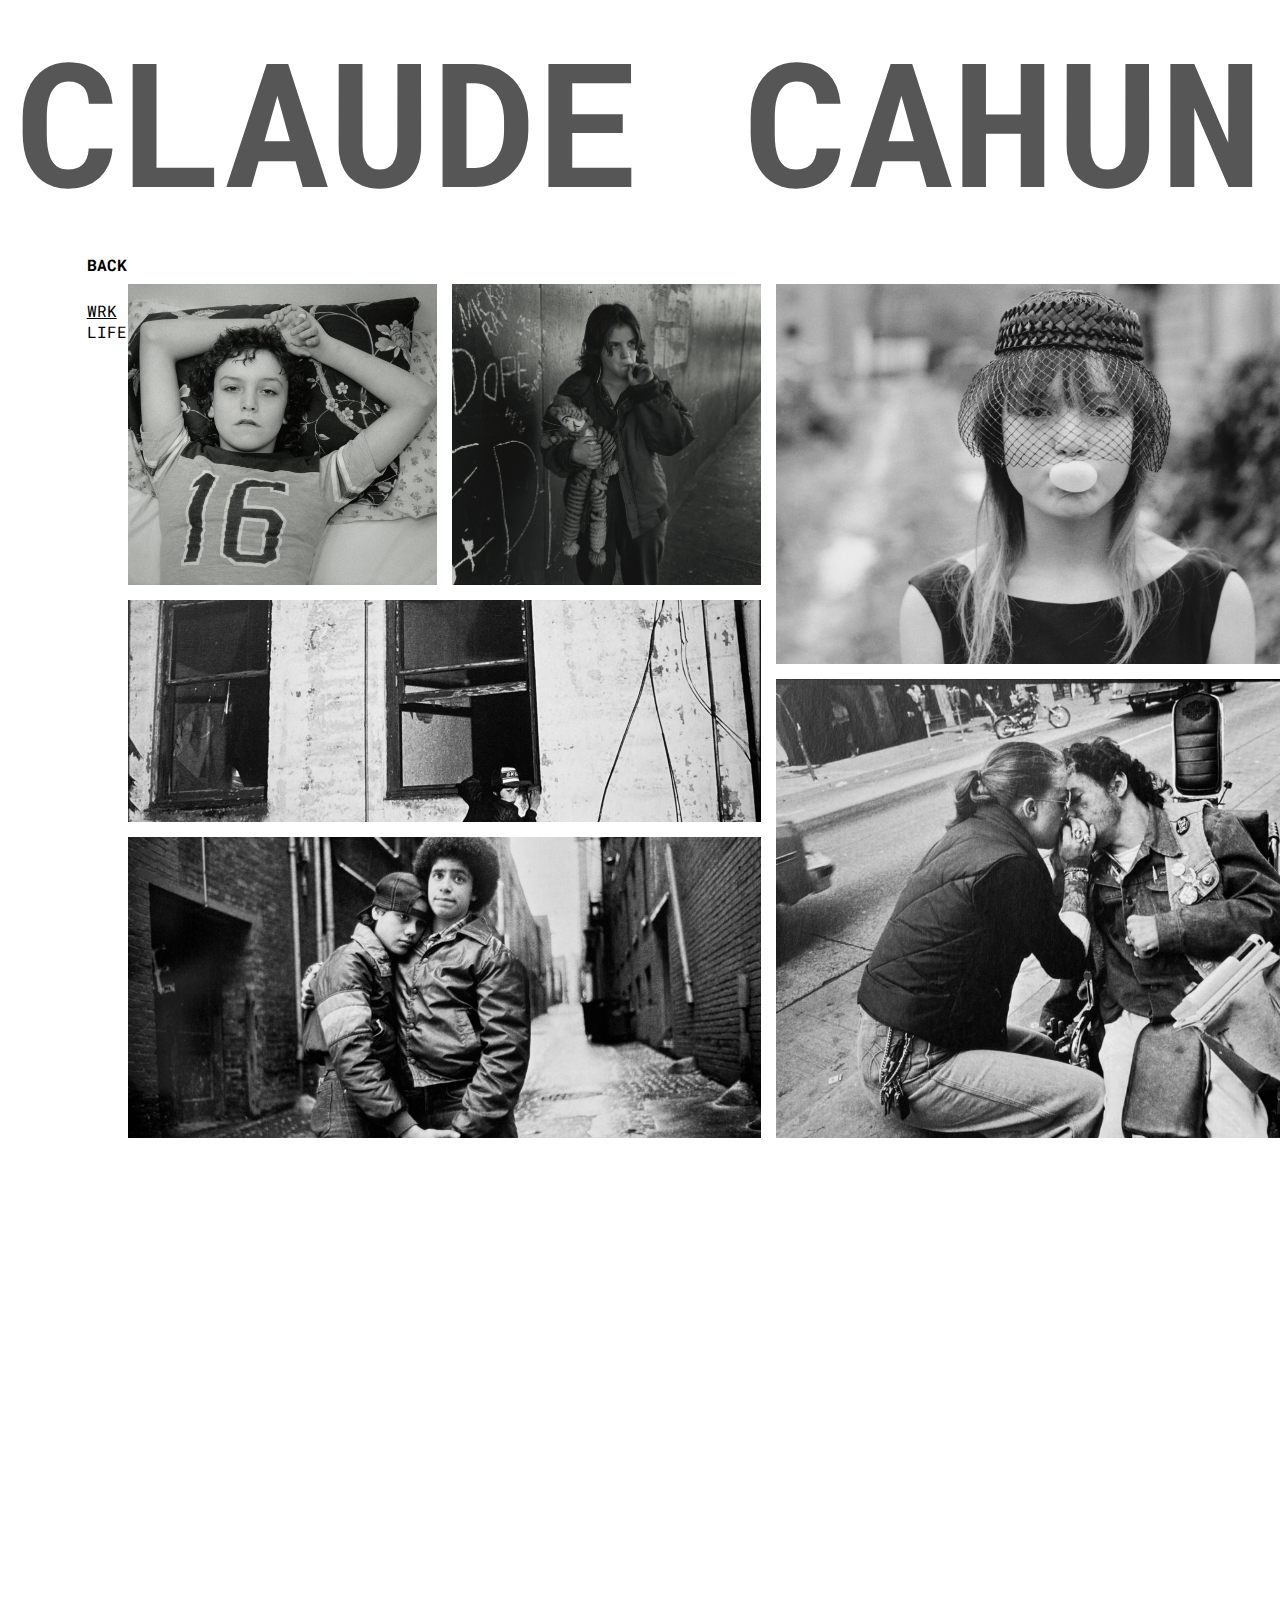
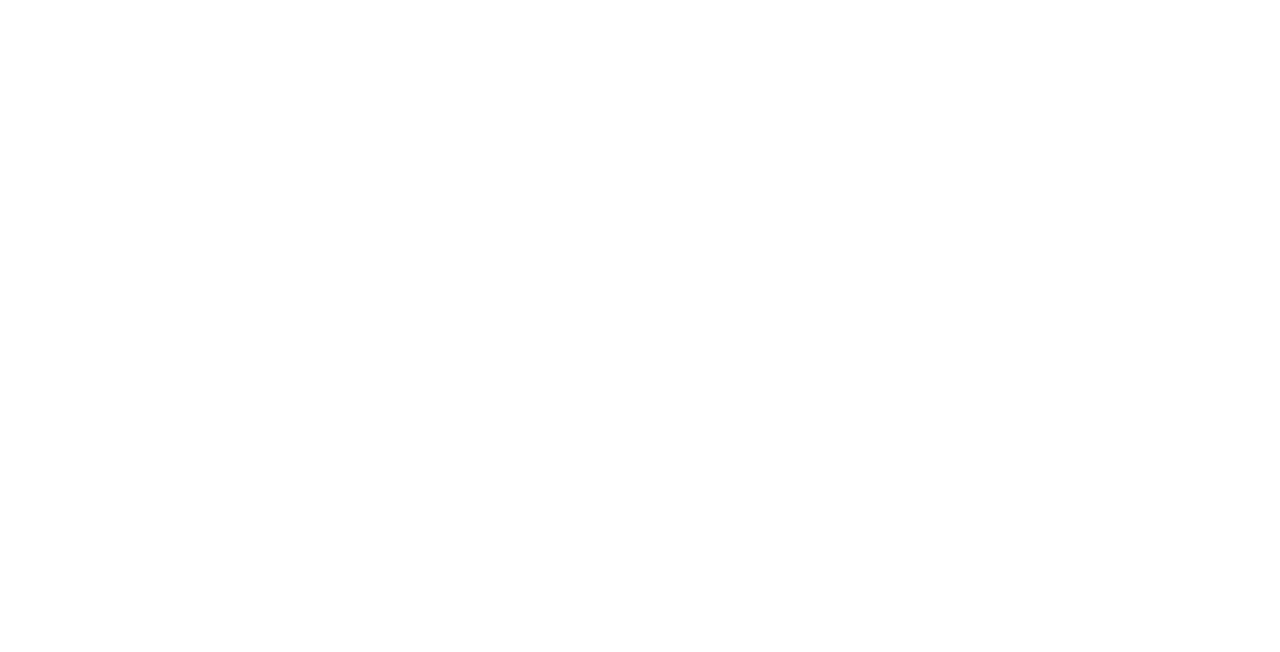
==== claudecahun.html @ c9f189de "add claude cahun page add big hover animation add timeline helena almeida" ====
<html lang="en">

<head>
    <meta charset="UTF-8" />
    <meta name="viewport" content="width=device-width, initial-scale=1.0" />
    <title>helena almeida</title>
    <link rel="preconnect" href="https://fonts.googleapis.com" />
    <link rel="preconnect" href="https://fonts.gstatic.com" crossorigin />
    <link
        href="https://fonts.googleapis.com/css2?family=Roboto+Mono:ital,wght@0,100..700;1,100..700&display=swap"
        rel="stylesheet" />
    <link rel="stylesheet" href="style.css" />
</head>

<body>
    <div id="text">
        <div class="center">
            <h2 id="channel-link" class="wordartistheading fancy"
                style="color: #565656">
                CLAUDE CAHUN
            </h2>
        </div>
    </div>

    <div class="backmenu">
        <nav class="navbar">
            <ul>
                <li>
                    <a href="index.html" style="font-weight: bold"> BACK </a>
                </li>
            </ul>
            <div style="padding-top: 25px">
                <ul>
                    <li>
                        <a style="text-decoration: underline"
                            href="claudecahun.html"> WRK
                        </a>
                    </li>
                    <li>
                        <a href="index.html"> LIFE </a>
                    </li>
                </ul>
            </div>
        </nav>
    </div>

    <div class="container">
        <span class="hidden">
            <div class="container2">
                <div class="gallery">
                    <figure class="gallery__item gallery__item--1">
                        <img src="streetwise/375931.jpg" alt="Gallery image 1"
                            class="gallery__img">
                    </figure>

                    <figure class="gallery__item gallery__item--2">
                        <img src="streetwise/375928.jpg" alt="Gallery image 2"
                            class="gallery__img">
                    </figure>
                    <figure class="gallery__item gallery__item--3">
                        <img src="streetwise/375929.jpg" alt="Gallery image 3"
                            class="gallery__img">
                    </figure>
                    <figure class="gallery__item gallery__item--4">
                        <img src="streetwise/IMG_8193.jpg" alt="Gallery image 4"
                            class="gallery__img">
                    </figure>
                    <figure class="gallery__item gallery__item--5">
                        <img src="streetwise/IMG_8197-1024x679.jpg"
                            alt="Gallery image 5" class="gallery__img">
                    </figure>
                    <figure class="gallery__item gallery__item--6">
                        <img src="streetwise/IMG_8198-1024x673.jpg"
                            alt="Gallery image 6" class="gallery__img">
                    </figure>
                    <figure class="gallery__item gallery__item--6">
                        <img src="streetwise/IMG_8203-1024x682.jpg"
                            alt="Gallery image 6" class="gallery__img">
                    </figure>
                </div>
            </div>
        </span>
        <div class="animation">
        </div>
    </div>



    <script src="main.js"></script>
</body>

</html>
---- style.css ----
* {
  box-sizing: border-box;
  margin: 0;
  padding: 0;
}

body {
  background-color: white;
  font-family: "Roboto Mono", monospace;
  font-size: 16px;
  overflow-x: hidden;
}

a {
  text-decoration: none;
  color: black;
}

ul {
  list-style: none;
}

h1 {
  font-family: "Archivo Black", sans-serif;
  font-size: clamp(5pt, 80vw, 125pt);
  font-weight: bold;
  color: #ffe500;
  margin-top: 50px;
  margin-left: 27pt;
  margin-bottom: 0pt;
  padding: 0px;
}

h2 {
  font-family: "Roboto Mono", monospace;
  font-size: clamp(5pt, 80vw, 140pt);
  font-weight: bold;
  color: #ffe500;
  margin-top: 5px;
  padding: 0px;
}

h3 {
  font-family: "Roboto Mono", monospace;
  font-size: 120px;
  font-weight: bold;
  color: black;
}

p {
  font-family: "Roboto Mono", monospace;
  font-weight: bold;
  color: black;
  font-size: clamp(5pt, 2vw, 20pt);
  text-align: justify;
}

.highlight {
  color: #ffe500;
}

/* Position Classes*/
.center {
  max-width: fit-content;
  margin-left: auto;
  margin-right: auto;
}

.right {
  position: absolute;
  top: 520pt;
  margin-left: 784pt;
}

.fixed {
  position: fixed;
}

.bottom-text {
  display: flex;
  flex-direction: column;
  align-items: flex-end;
  margin-right: 70px;
}

/* Container */
.container-bg {
  max-width: 1100px;
  margin: 0 auto;
  padding: 0 15px;
}

.container-sm {
  max-width: 800px;
  margin: 0 auto;
  padding: 0 15px;
}

.navbar ul li a {
  padding: 10px 20px;
}

.dates {
  color: black;
  font-size: 20px;
  font-weight: lighter;
}

.img-caption {
  font-size: small;
  color: #adadad;
}

/* Artistmenu */
.artistmenu {
  margin-left: 100px;
  margin-top: 200px;
  display: flex;
  flex-direction: column;
  align-items: flex-start;
}

.artistmenu ul {
  list-style: none;
  padding: 0;
  margin: 0;
}

.artistmenu ul li {
  margin-bottom: 20px;
}

.artistmenu ul li a {
  display: block;
  padding: 5px 20px;
  font-size: 20pt;
  cursor: pointer;
  text-decoration: none;
  color: black;
}

.artistmenu .navbar ul li {
  display: flex;
  align-items: last baseline;
}

/* Back menu */
.backmenu {
  margin-top: 10px;
  display: flexbox;
  padding: 10px 20px;
  margin-left: 35pt;
}

/* Button */

.thickbuttonoptic {
  padding-top: 2px;
  padding-bottom: 2px;
  padding-left: 10px;
  padding-right: 10px;
  background-color: #ffe500;
  font-family: "Archivo Black", sans-serif;
  font-weight: bold;
  font-size: clamp(5pt, 5vw, 60pt);
  border: none;
}

.thickbuttonopticblue {
  padding-top: 2px;
  padding-bottom: 2px;
  padding-left: 10px;
  padding-right: 10px;
  background-color: #01348f;
  font-family: "Archivo Black", sans-serif;
  font-weight: bold;
  color: white;
  font-size: clamp(5pt, 5vw, 60pt);
  border: none;
}



.btn {
  background-color: #ffe500;
  font-size: 20pt;
  cursor: pointer;
  width: 500px;
}

.btn:hover {
  background-color: black;
  color: #ffe500;
}

#feminin {
  font-size: 40pt;
  margin-bottom: 12px;
  /* Margin between "feminin [die]" and "INNEN" */
}

#landingpagepicture {
  width: 745pt;
  height: 520pt;
  margin-top: -24pt;
  margin-left: 35pt;
  background-color: black;
}

#landingcontent {
  width: 65vw;
  margin-top: 100px;
  margin-left: 100px;
  margin-right: 50px;
}

#rectangle {
  width: 70%;
  height: fit-content;
  margin-top: 90px;
  margin-left: 270px;
  margin-bottom: 50px;
  border: 8px solid #ffe500;
}

/* Popuo */

.popup {
  display: none;
}

.popup-cover-content {
  font-size: small;
  color: #adadad;
  padding-left: 50px;
  padding-right: 50%;
}

.popup-content {
  background-color: #ffe500;
  margin: auto;
  padding: 20px;
  overflow: auto;
  z-index: 1;
  width: 90vw;
  height: 80vh;
  max-height: 400px;
  margin-right: 70px;
}

.popup-content p {
  font-size: 12pt;
  line-height: 40px;
}

.close {
  color: #aaa;
  float: right;
  font-size: 28px;
  font-weight: bold;
}

.close:hover,
.close:focus {
  color: black;
  text-decoration: none;
  cursor: pointer;
}

#image-hover-text {
  display: flex;
  justify-content: flex-start;
}

#image-track .image {
  width: 40vmin;
  height: 56vmin;
  object-fit: cover;
  object-position: 100% center;
}

#image-track {
  display: flex;
  gap: 4vmin;
  margin-top: 150px;
  position: absolute;
  left: 50%;
  top: 50%;
  transform: translate(0%, -50%);
  user-select: none;
}

.image {
  user-select: none;
}

/* Fancy word animation */

@keyframes float {

  from,
  to {
    transform: translateY(-0%);
  }

  50% {
    transform: translateY(-3%);
  }
}

@keyframes background-pan {
  from {
    background-position: 1000% center;
  }

  to {
    background-position: 0% center;
  }
}

/* Impressum */
.line {
  display: flex;
  justify-content: space-between;
}

.wordartistheading {
  text-transform: uppercase;
  transition: opacity 250ms ease;
  font-family: "Roboto Mono", monospace;
  font-size: clamp(5pt, 60vw, 130pt);
  font-weight: bold;
  margin-top: 5px;
  padding: 0px;
}

.wordlandingpage {
  transition: opacity 250ms ease;
  font-weight: bold;
  font-family: "Roboto Mono", monospace;
  color: black;
  font-size: clamp(5pt, 2vw, 25pt);
}

.word {
  color: black;
  font-size: clamp(5pt, 2vw, 50pt);
  font-family: "Rubik", sans-serif;
  margin: 0rem;
  text-transform: uppercase;
  transition: opacity 250ms ease;
}

#text:has(.fancy:hover) .word:not(.fancy:hover) {
  opacity: 0.2;
}

#text:has(.fancy:hover) .wordartistheading:not(.fancy:hover) {
  opacity: 0.2;
}

#text:has(.fancy:hover) .wordlandingpage:not(.fancy:hover) {
  opacity: 0.2;
}

.fancy span {
  display: inline-block;
}

.fancy>.outer {
  transition: transform 350ms ease;
}

.fancy:hover>.outer {
  transition-duration: 800ms;
}

.fancy:hover>.outer>.inner {
  animation: float 5s ease infinite;
}

.fancy:hover>.outer>.inner>.letter {
  background-size: 1000%;
  -webkit-background-clip: text;
  -webkit-text-fill-color: initial;
  animation: background-pan 150s linear infinite;
}

.fancy:hover>.outer:nth-child(1) {
  transform: translate(-80%, 60%) rotate(8deg);
}

.fancy:hover>.outer:nth-child(2) {
  transform: translate(-40%, 20%) rotate(4deg);
}

.fancy:hover>.outer:nth-child(3) {
  transform: translate(-10%, 60%) rotate(-6deg);
}

.fancy:hover>.outer:nth-child(4) {
  transform: translate(0%, 8%) rotate(-8deg);
}

.fancy:hover>.outer:nth-child(5) {
  transform: translate(0%, -20%) rotate(5deg);
}

.fancy:hover>.outer:nth-child(6) {
  transform: translate(0%, 20%) rotate(-3deg);
}

.fancy:hover>.outer:nth-child(7) {
  transform: translate(0%, -40%) rotate(-5deg);
}

.fancy:hover>.outer:nth-child(8) {
  transform: translate(0%, 15%) rotate(10deg);
}

.fancy:hover>.outer:nth-child(9) {
  transform: translate(0%, -50%) rotate(8deg);
}

.fancy:hover>.outer:nth-child(10) {
  transform: translate(0%, 15%) rotate(-6deg);
}

.fancy:hover>.outer:nth-child(11) {
  transform: translate(0%, -10%) rotate(-3deg);
}

.fancy:hover>.outer:nth-child(12) {
  transform: translate(5%, 30%) rotate(-10deg);
}

.fancy:hover>.outer:nth-child(13) {
  transform: translate(0%, -20%) rotate(5deg);
}

.fancy:hover>.outer:nth-child(14) {
  transform: translate(0%, 40%) rotate(-6deg);
}

.fancy:hover>.outer:nth-child(15) {
  transform: translate(0%, -30%) rotate(-10deg);
}

.fancy:hover>.outer:nth-child(16) {
  transform: translate(5%, 60%) rotate(8deg);
}

.fancy:hover>.outer:nth-child(17) {
  transform: translate(0%, -20%) rotate(-6deg);
}

.fancy:hover>.outer:nth-child(18) {
  transform: translate(0%, 40%) rotate(-10deg);
}

.fancy:hover>.outer:nth-child(19) {
  transform: translate(0%, 20%) rotate(6deg);
}

.fancy:hover>.outer:nth-child(20) {
  transform: translate(20%, -50%) rotate(8deg);
}

.container2 {
  width: 100%;
  margin: 2rem auto;
}

.gallery {
  display: grid;
  grid-template-columns: repeat(8, 1fr);
  grid-template-rows: repeat(12, 5vw);
  grid-gap: 15px;
}

.gallery__img {
  width: 100%;
  height: 100%;
  object-fit: cover;
}

.gallery__item--1 {
  grid-column-start: 1;
  grid-column-end: 3;
  grid-row-start: 1;
  grid-row-end: 5;

}

.gallery__item--2 {
  grid-column-start: 3;
  grid-column-end: 5;
  grid-row-start: 1;
  grid-row-end: 5;

}

.gallery__item--3 {
  grid-column-start: 5;
  grid-column-end: 9;
  grid-row-start: 1;
  grid-row-end: 6;

}

.gallery__item--4 {
  grid-column-start: 1;
  grid-column-end: 5;
  grid-row-start: 5;
  grid-row-end: 8;

}

.gallery__item--5 {
  grid-column-start: 1;
  grid-column-end: 5;
  grid-row-start: 8;
  grid-row-end: 12;

}

.gallery__item--6 {
  grid-column-start: 5;
  grid-column-end: 9;
  grid-row-start: 6;
  grid-row-end: 12;
}


.center figure {
  margin: 40px;
  /* This creates a 20px gap between figures (10px on each side) */
}


/* wavy background */

.yellow {
  background-color: #ffe500;
}

.spacer {
  aspect-ratio: 900/600;
  width: 100%;
  background-repeat: no-repeat;
  background-position: center;
  background-size: cover;
}

.yellowWave {
  background-image: url(yellowWave.svg);
}




.lifeCover {
  display: flex;
  width: 60%;
  justify-content: space-between;
  align-items: end;
  margin-left: auto;
  padding-right: 5vw;
}

.lifeCover2 {
  display: flex;
  width: 90%;
  justify-content: flex-start;
  align-items: start;
  margin-left: 10%;
  padding-right: 5vw;
}

.lifeCover2col {
  display: flex;
  width: fit-content;
  flex-direction: column;
  align-items: flex-start;
}

@media (max-width: 1000px) {
  .lifeCover2 {
    flex-direction: column;
    align-items: flex-start;
  }
}





/* timeline */

.bigdate {
  font-size: clamp(5pt, 6vw, 70pt);
  color: ghostwhite;
  font-family: serif;
  letter-spacing: 3px;
  font-weight: bold;
}

.timeline {
  width: 70%;
  margin-left: 15%;
  position: relative;
  padding: 20px;
}


.timeline:before {
  content: "";
  position: absolute;
  top: 0;
  left: 10px;
  width: 3px;
  height: 100%;
  background: ghostwhite;
}

#almeidatimeline:before {
  content: "";
  position: absolute;
  width: 3px;
  height: 100%;
  background: rgb(160, 160, 160);
}

#almeidatimeline .column .title .bigdate:before {
  content: "";
  position: absolute;
  left: -115px;
  top: 80px;
  width: 10px;
  height: 10px;
  background: rgb(160, 160, 160);
  border: 3px solid rgb(160, 160, 160);
}



.timeline .column {
  margin: 40px 40px 40px 120px;
}

.timeline .column .title {
  position: relative;
}


.timeline .column .title .bigdate:before {
  content: "";
  position: absolute;
  left: -62px;
  top: 80px;
  width: 10px;
  height: 10px;
  background: ghostwhite;
  border: 3px solid ghostwhite;
}

.secHeading {
  margin-top: -50px;
  font-size: clamp(5pt, 3vw, 30pt);
  color: black;
  text-transform: uppercase;
}

.timeline .column .description p {
  font-size: clamp(5pt, 3vw, 10pt);
  line-height: 25px;
  margin-left: 20px;
  margin-top: 10px;
}

.timeline .column .description {
  border-left: 2px solid #000;
}



/* drag effect */
.dragmouse:hover {
  cursor: none;
}

.dragmouse:hover::before {
  content: "drag left";
  display: block;
  width: 120px;
  height: 120px;
  background-color: #000;
  color: #fff;
  border-radius: 50%;
  font-size: 14px;
  line-height: 120px;
  text-align: center;
  position: fixed;
  top: calc(50% - 60px + 28.5vmin);
  left: calc(25% - 60px);
  z-index: -1;
}


/* fancy button index */



.mas {

  color: #000;

  font-size: 11px;
  margin-top: 17px;
  overflow: hidden;
  font-weight: bold;

}

@-webkit-keyframes ani {
  from {
    -webkit-mask-position: 0 0;
    mask-position: 0 0;
  }

  to {
    -webkit-mask-position: 100% 0;
    mask-position: 100% 0;
  }
}

@keyframes ani {
  from {
    -webkit-mask-position: 0 0;
    mask-position: 0 0;
  }

  to {
    -webkit-mask-position: 100% 0;
    mask-position: 100% 0;
  }
}

@-webkit-keyframes ani2 {
  from {
    -webkit-mask-position: 100% 0;
    mask-position: 100% 0;
  }

  to {
    -webkit-mask-position: 0 0;
    mask-position: 0 0;
  }
}

@keyframes ani2 {
  from {
    -webkit-mask-position: 100% 0;
    mask-position: 100% 0;
  }

  to {
    -webkit-mask-position: 0 0;
    mask-position: 0 0;
  }
}


.button-container-3 {
  position: relative;
  width: 100px;
  height: 50px;
  margin-left: auto;
  margin-right: auto;
  margin-top: 8vh;
  overflow: hidden;
  border: 1px solid #000;
  font-family: 'Lato', sans-serif;
  font-weight: 300;
  transition: 0.5s;
  letter-spacing: 1px;
  border-radius: 8px;

  button {
    width: 101%;
    height: 100%;
    font-family: 'Lato', sans-serif;
    font-weight: 300;
    font-size: 11px;
    letter-spacing: 1px;
    font-weight: bold;


    @include button(#000, "https://raw.githubusercontent.com/pizza3/asset/master/natureSmaller.png",
      7100%,
      100%,
      none,
      #fff);
    cursor: pointer;
    -webkit-animation: ani2 0.7s steps(70) forwards;
    animation: ani2 0.7s steps(70) forwards;

    &:hover {
      -webkit-animation: ani 0.7s steps(70) forwards;
      animation: ani 0.7s steps(70) forwards;
    }
  }
}

.button-container-3 .button {
  width: 101%;
  height: 100%;
  font-weight: 300;
  font-size: 11px;
  letter-spacing: 1px;
  font-weight: bold;
}


.button-container-3 .button:hover {
  -webkit-animation: ani 0.7s steps(70) forwards;
  animation: ani 0.7s steps(70) forwards;
}




/* hiden animation claude cahun */
@-webkit-keyframes ani {
  from {
    -webkit-mask-position: 0 0;
    mask-position: 0 0;
  }

  to {
    -webkit-mask-position: 100% 0;
    mask-position: 100% 0;
  }
}

@keyframes ani {
  from {
    -webkit-mask-position: 0 0;
    mask-position: 0 0;
  }

  to {
    -webkit-mask-position: 100% 0;
    mask-position: 100% 0;
  }
}

@-webkit-keyframes ani2 {
  from {
    -webkit-mask-position: 100% 0;
    mask-position: 100% 0;
  }

  to {
    -webkit-mask-position: 0 0;
    mask-position: 0 0;
  }
}

@keyframes ani2 {
  from {
    -webkit-mask-position: 100% 0;
    mask-position: 100% 0;
  }

  to {
    -webkit-mask-position: 0 0;
    mask-position: 0 0;
  }
}

.container {
  width: 90%;
  margin-left: 10%;
  margin-top: -100px;
  height: 2000px;
}

.animation {
  width: 100%;
  height: 100%;
  font-size: 11px;
  text-align: center;
  background: #565656;
  border: none;
  -webkit-mask: url("https://raw.githubusercontent.com/pizza3/asset/master/natureSmaller.png");
  mask: url("https://raw.githubusercontent.com/pizza3/asset/master/natureSmaller.png");
  -webkit-mask-size: 7100% 100%;
  mask-size: 7100% 100%;
  -webkit-animation: ani2 0.7s steps(70) forwards;
  animation: ani2 0.7s steps(70) forwards;
}

.animation:hover {
  -webkit-animation: ani 0.7s steps(70) forwards;
  animation: ani 0.7s steps(70) forwards;
}

.hidden {
  position: absolute;
  width: 100%;
}
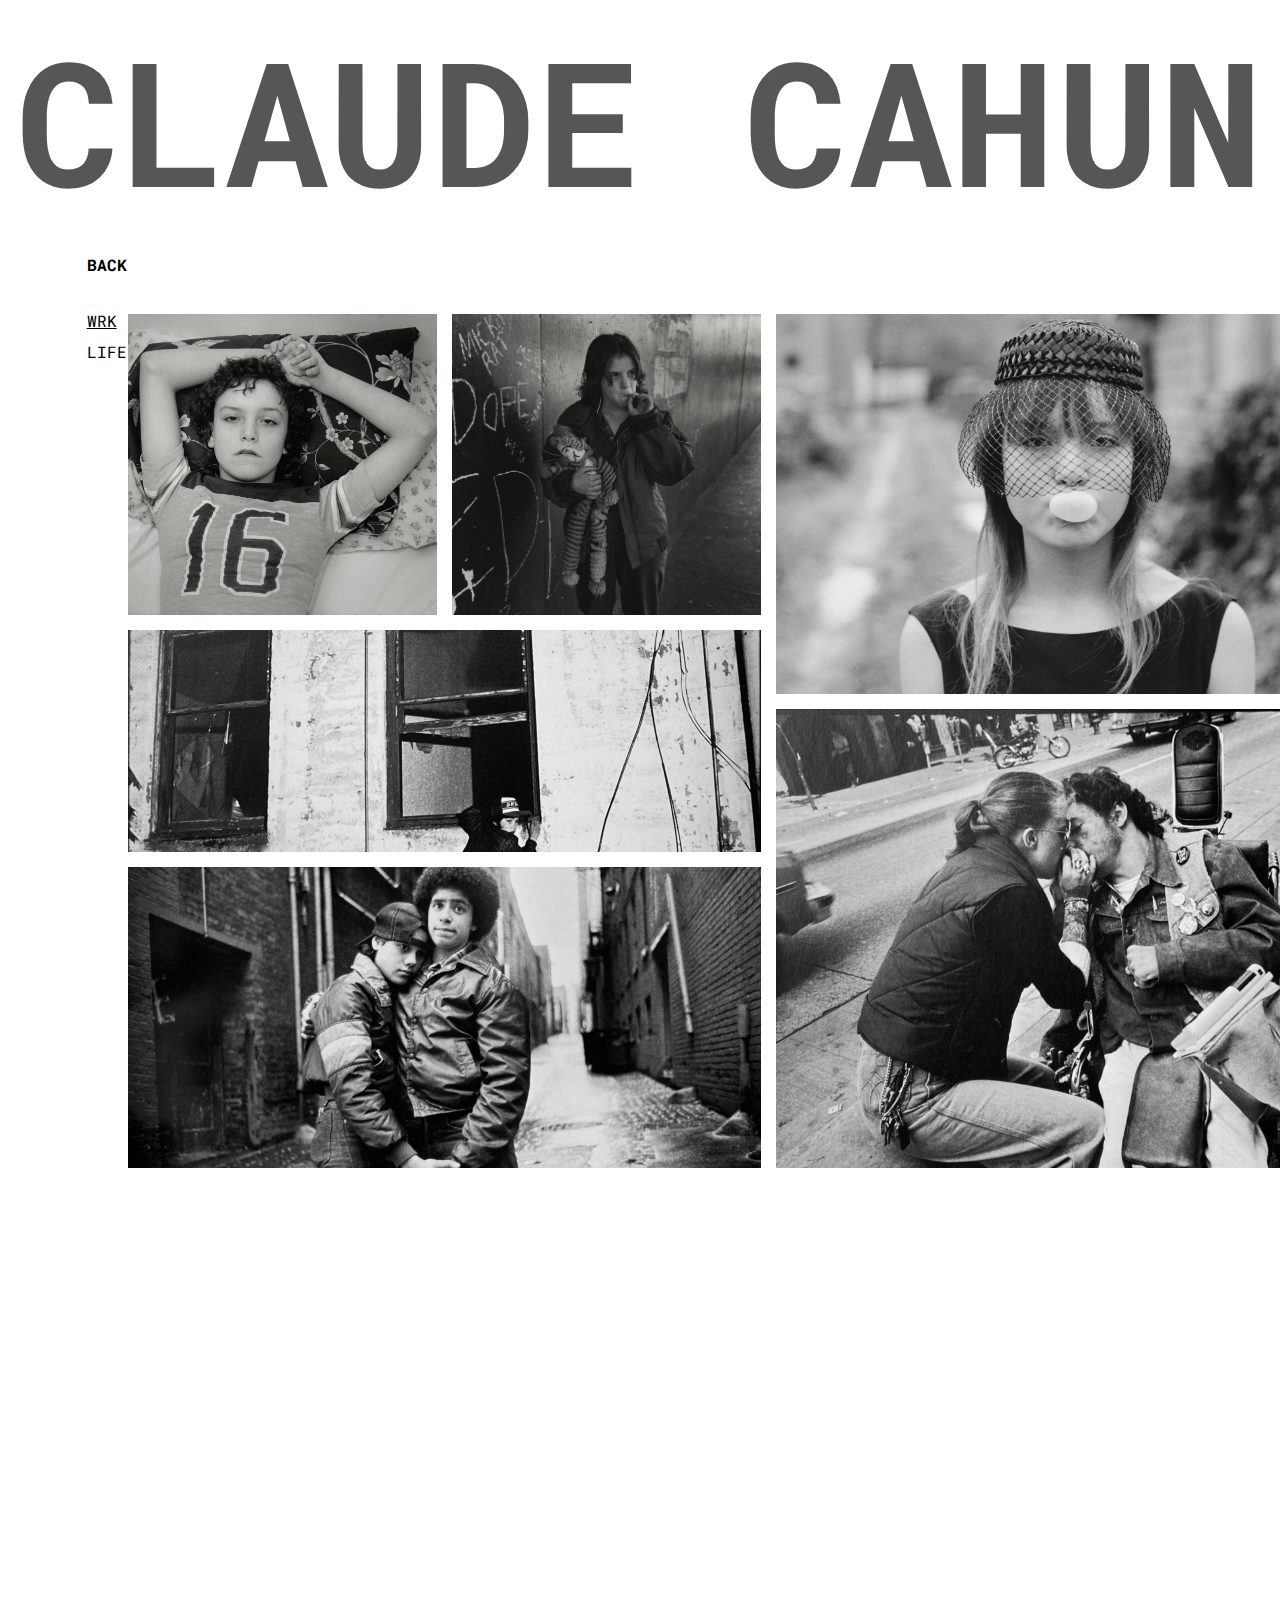
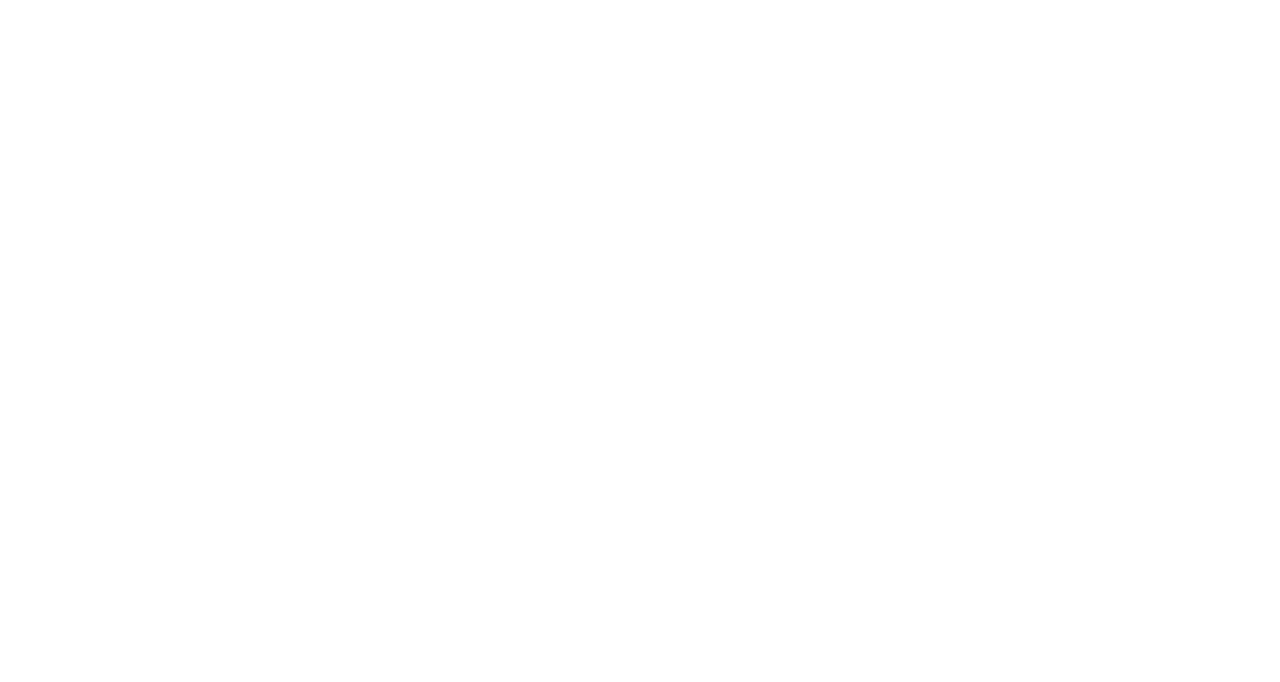
==== commit 1d359511: "add second artistmenu option add image appearing when hoovering" ====
--- a/claudecahun.html
+++ b/claudecahun.html
@@ -37,7 +37,7 @@
                         </a>
                     </li>
                     <li>
-                        <a href="index.html"> LIFE </a>
+                        <a href="claudecahunLife.html"> LIFE </a>
                     </li>
                 </ul>
             </div>
--- a/style.css
+++ b/style.css
@@ -5,7 +5,6 @@
 }
 
 body {
-  background-color: white;
   font-family: "Roboto Mono", monospace;
   font-size: 16px;
   overflow-x: hidden;
@@ -100,21 +99,21 @@
   padding: 10px 20px;
 }
 
-.dates {
-  color: black;
-  font-size: 20px;
-  font-weight: lighter;
-}
-
 .img-caption {
   font-size: small;
   color: #adadad;
 }
 
+.dates {
+  color: white;
+  font-size: 20px;
+  background-color: black;
+}
+
 /* Artistmenu */
 .artistmenu {
   margin-left: 100px;
-  margin-top: 200px;
+  margin-top: 100px;
   display: flex;
   flex-direction: column;
   align-items: flex-start;
@@ -144,6 +143,23 @@
   align-items: last baseline;
 }
 
+.artistmenu .navbar ul li {
+  transition: all 0.5s ease-in-out;
+}
+
+.artistmenu .navbar ul li:hover {
+  letter-spacing: 7px;
+  transition: all 0.5s ease-in-out;
+}
+
+.background-image-container {
+  transition: background-image 2s ease-in-out;
+  background-size: cover;
+}
+
+
+
+
 /* Back menu */
 .backmenu {
   margin-top: 10px;
@@ -151,6 +167,23 @@
   padding: 10px 20px;
   margin-left: 35pt;
 }
+
+.backmenu .navbar ul li a {
+  transition: all 0.5s ease-in-out;
+  padding-bottom: 100px;
+}
+
+.backmenu .navbar ul li {
+  transition: all 0.5s ease-in-out;
+  padding-bottom: 10px;
+}
+
+.backmenu .navbar ul li a:hover {
+  letter-spacing: 7px;
+  transition: all 0.5s ease-in-out;
+}
+
+
 
 /* Button */
 
@@ -222,6 +255,10 @@
   margin-bottom: 50px;
   border: 8px solid #ffe500;
 }
+
+
+
+
 
 /* Popuo */
 
@@ -267,6 +304,10 @@
   cursor: pointer;
 }
 
+
+
+
+
 #image-hover-text {
   display: flex;
   justify-content: flex-start;
@@ -363,6 +404,14 @@
   opacity: 0.2;
 }
 
+#text p {
+  font-size: 15pt;
+}
+
+#text a {
+  font-size: 15pt;
+}
+
 .fancy span {
   display: inline-block;
 }
@@ -470,6 +519,9 @@
   width: 100%;
   margin: 2rem auto;
 }
+
+
+
 
 .gallery {
   display: grid;
@@ -711,125 +763,6 @@
 
 
 
-.mas {
-
-  color: #000;
-
-  font-size: 11px;
-  margin-top: 17px;
-  overflow: hidden;
-  font-weight: bold;
-
-}
-
-@-webkit-keyframes ani {
-  from {
-    -webkit-mask-position: 0 0;
-    mask-position: 0 0;
-  }
-
-  to {
-    -webkit-mask-position: 100% 0;
-    mask-position: 100% 0;
-  }
-}
-
-@keyframes ani {
-  from {
-    -webkit-mask-position: 0 0;
-    mask-position: 0 0;
-  }
-
-  to {
-    -webkit-mask-position: 100% 0;
-    mask-position: 100% 0;
-  }
-}
-
-@-webkit-keyframes ani2 {
-  from {
-    -webkit-mask-position: 100% 0;
-    mask-position: 100% 0;
-  }
-
-  to {
-    -webkit-mask-position: 0 0;
-    mask-position: 0 0;
-  }
-}
-
-@keyframes ani2 {
-  from {
-    -webkit-mask-position: 100% 0;
-    mask-position: 100% 0;
-  }
-
-  to {
-    -webkit-mask-position: 0 0;
-    mask-position: 0 0;
-  }
-}
-
-
-.button-container-3 {
-  position: relative;
-  width: 100px;
-  height: 50px;
-  margin-left: auto;
-  margin-right: auto;
-  margin-top: 8vh;
-  overflow: hidden;
-  border: 1px solid #000;
-  font-family: 'Lato', sans-serif;
-  font-weight: 300;
-  transition: 0.5s;
-  letter-spacing: 1px;
-  border-radius: 8px;
-
-  button {
-    width: 101%;
-    height: 100%;
-    font-family: 'Lato', sans-serif;
-    font-weight: 300;
-    font-size: 11px;
-    letter-spacing: 1px;
-    font-weight: bold;
-
-
-    @include button(#000, "https://raw.githubusercontent.com/pizza3/asset/master/natureSmaller.png",
-      7100%,
-      100%,
-      none,
-      #fff);
-    cursor: pointer;
-    -webkit-animation: ani2 0.7s steps(70) forwards;
-    animation: ani2 0.7s steps(70) forwards;
-
-    &:hover {
-      -webkit-animation: ani 0.7s steps(70) forwards;
-      animation: ani 0.7s steps(70) forwards;
-    }
-  }
-}
-
-.button-container-3 .button {
-  width: 101%;
-  height: 100%;
-  font-weight: 300;
-  font-size: 11px;
-  letter-spacing: 1px;
-  font-weight: bold;
-}
-
-
-.button-container-3 .button:hover {
-  -webkit-animation: ani 0.7s steps(70) forwards;
-  animation: ani 0.7s steps(70) forwards;
-}
-
-
-
-
 /* hiden animation claude cahun */
 @-webkit-keyframes ani {
   from {
@@ -909,4 +842,23 @@
 .hidden {
   position: absolute;
   width: 100%;
-}+}
+
+
+/* twin heading */
+
+.mirror:hover {
+  transform: scaleX(-1);
+}
+
+
+#twinheading h3 {
+  transform: scaleX(2);
+}
+
+#twinheading .mirror:hover {
+  transform: scaleX(-2);
+}
+
+
+/* mouse follower */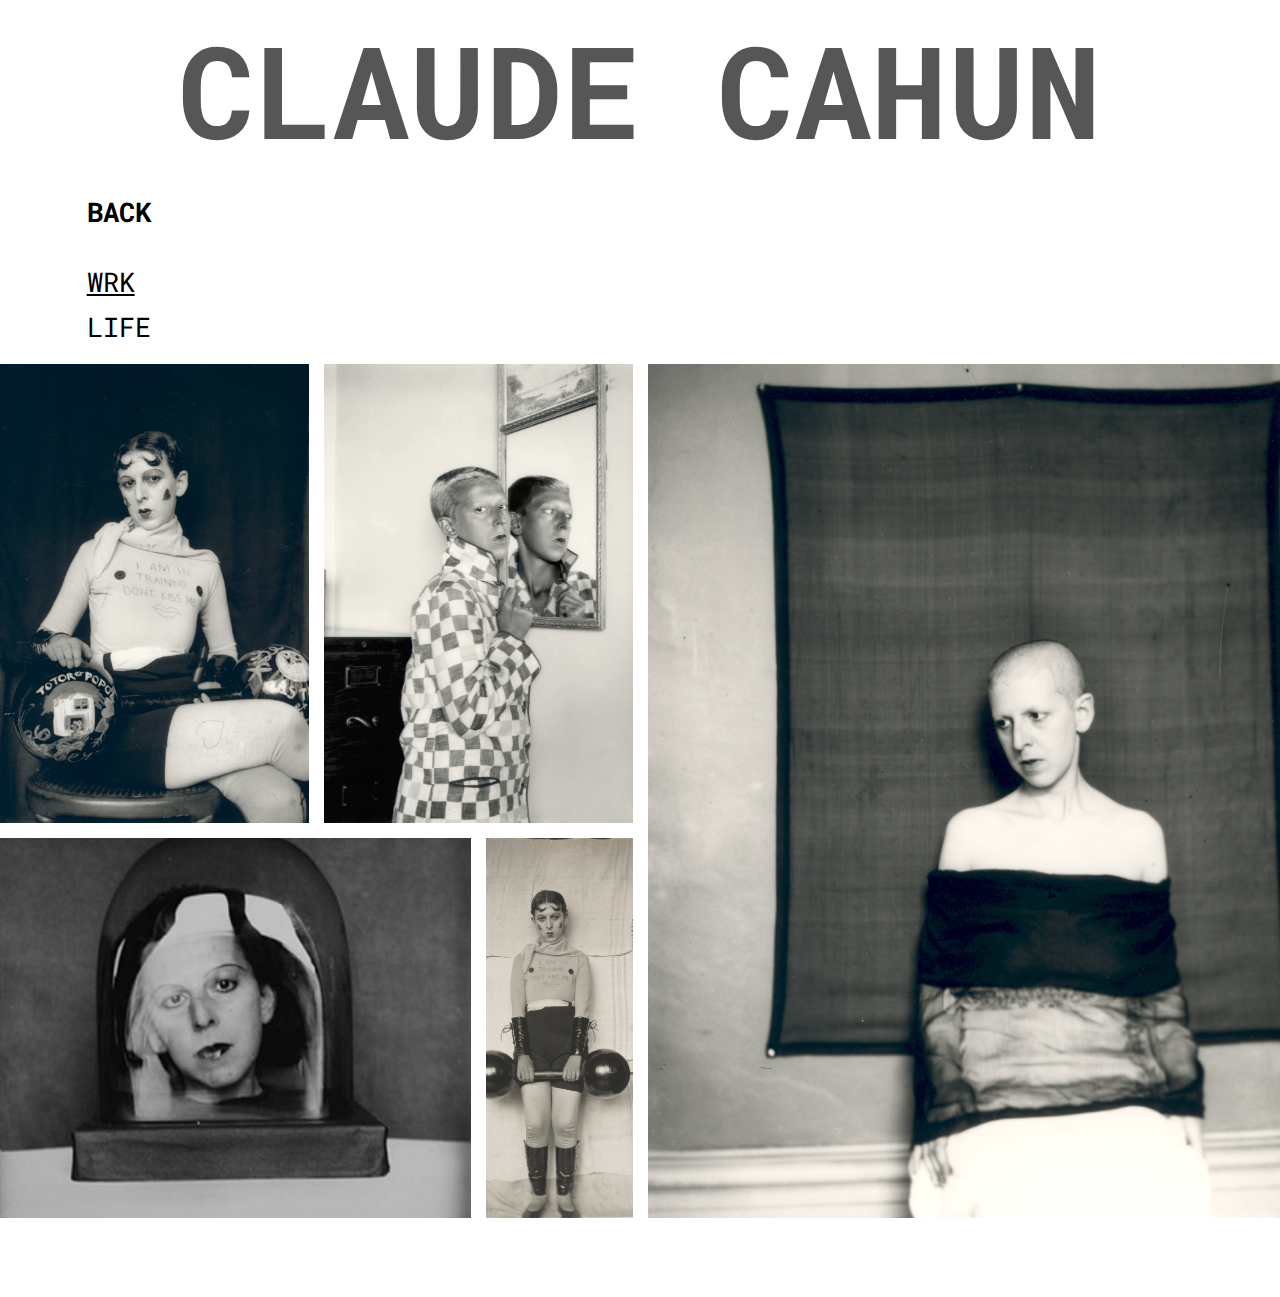
==== commit fc6d1b1f: "chage gallery view CC" ====
--- a/claudecahun.html
+++ b/claudecahun.html
@@ -13,6 +13,7 @@
 </head>
 
 <body>
+
     <div id="text">
         <div class="center">
             <h2 id="channel-link" class="wordartistheading fancy"
@@ -44,45 +45,66 @@
         </nav>
     </div>
 
+
+    <!-- gallery option iwth animation 
     <div class="container">
         <span class="hidden">
-            <div class="container2">
                 <div class="gallery">
-                    <figure class="gallery__item gallery__item--1">
-                        <img src="streetwise/375931.jpg" alt="Gallery image 1"
-                            class="gallery__img">
+                    <figure class="gallery__item gallery__item--7">
+                        <img src="claudecahun-fotos/gallery-image-12.jpeg"
+                            alt="Gallery image 7" class="gallery__img">
                     </figure>
-
-                    <figure class="gallery__item gallery__item--2">
-                        <img src="streetwise/375928.jpg" alt="Gallery image 2"
-                            class="gallery__img">
+                    <figure class="gallery__item gallery__item--8">
+                        <img src="claudecahun-fotos/galerry-image-8.webp"
+                            alt="Gallery image 8" class="gallery__img">
                     </figure>
-                    <figure class="gallery__item gallery__item--3">
-                        <img src="streetwise/375929.jpg" alt="Gallery image 3"
-                            class="gallery__img">
+                    <figure class="gallery__item gallery__item--9">
+                        <img src="claudecahun-fotos/gallery-image-7.jpg"
+                            alt="Gallery image 9" class="gallery__img">
                     </figure>
-                    <figure class="gallery__item gallery__item--4">
-                        <img src="streetwise/IMG_8193.jpg" alt="Gallery image 4"
-                            class="gallery__img">
+                    <figure class="gallery__item gallery__item--10">
+                        <img src="claudecahun-fotos/gallery-image-10.jpeg"
+                            alt="Gallery image 10" class="gallery__img">
                     </figure>
-                    <figure class="gallery__item gallery__item--5">
-                        <img src="streetwise/IMG_8197-1024x679.jpg"
-                            alt="Gallery image 5" class="gallery__img">
-                    </figure>
-                    <figure class="gallery__item gallery__item--6">
-                        <img src="streetwise/IMG_8198-1024x673.jpg"
-                            alt="Gallery image 6" class="gallery__img">
-                    </figure>
-                    <figure class="gallery__item gallery__item--6">
-                        <img src="streetwise/IMG_8203-1024x682.jpg"
-                            alt="Gallery image 6" class="gallery__img">
+                    <figure class="gallery__item gallery__item--11">
+                        <img src="claudecahun-fotos/gallery-image-11.jpeg"
+                            alt="Gallery image 11" class="gallery__img">
                     </figure>
                 </div>
-            </div>
         </span>
         <div class="animation">
         </div>
     </div>
+
+    
+    
+    -->
+    
+
+   
+        <div class="gallery">
+            <figure class="gallery__item gallery__item--7">
+                <img src="claudecahun-fotos/gallery-image-12.jpeg"
+                    alt="Gallery image 7" class="gallery__img">
+            </figure>
+            <figure class="gallery__item gallery__item--8">
+                <img src="claudecahun-fotos/galerry-image-8.webp"
+                    alt="Gallery image 8" class="gallery__img">
+            </figure>
+            <figure class="gallery__item gallery__item--9">
+                <img src="claudecahun-fotos/gallery-image-7.jpg"
+                    alt="Gallery image 9" class="gallery__img">
+            </figure>
+            <figure class="gallery__item gallery__item--10">
+                <img src="claudecahun-fotos/gallery-image-10.jpeg"
+                    alt="Gallery image 10" class="gallery__img">
+            </figure>
+            <figure class="gallery__item gallery__item--11">
+                <img src="claudecahun-fotos/gallery-image-11.jpeg"
+                    alt="Gallery image 11" class="gallery__img">
+            </figure>
+        </div>
+  
 
 
 
--- a/style.css
+++ b/style.css
@@ -6,7 +6,7 @@
 
 body {
   font-family: "Roboto Mono", monospace;
-  font-size: 16px;
+  font-size: clamp(5pt, 4vw, 20pt);
   overflow-x: hidden;
 }
 
@@ -21,9 +21,9 @@
 
 h1 {
   font-family: "Archivo Black", sans-serif;
-  font-size: clamp(5pt, 80vw, 125pt);
+  font-size: clamp(5pt, 90vw, 125pt);
   font-weight: bold;
-  color: #ffe500;
+  color: black;
   margin-top: 50px;
   margin-left: 27pt;
   margin-bottom: 0pt;
@@ -32,7 +32,7 @@
 
 h2 {
   font-family: "Roboto Mono", monospace;
-  font-size: clamp(5pt, 80vw, 140pt);
+  font-size: clamp(5pt, 90%, 140pt);
   font-weight: bold;
   color: #ffe500;
   margin-top: 5px;
@@ -41,7 +41,7 @@
 
 h3 {
   font-family: "Roboto Mono", monospace;
-  font-size: 120px;
+  font-size: clamp(5pt, 10vw, 120pt);
   font-weight: bold;
   color: black;
 }
@@ -54,9 +54,7 @@
   text-align: justify;
 }
 
-.highlight {
-  color: #ffe500;
-}
+
 
 /* Position Classes*/
 .center {
@@ -126,7 +124,7 @@
 }
 
 .artistmenu ul li {
-  margin-bottom: 20px;
+  margin-bottom: 0px;
 }
 
 .artistmenu ul li a {
@@ -153,9 +151,11 @@
 }
 
 .background-image-container {
+  width: auto;
   transition: background-image 2s ease-in-out;
-  background-size: cover;
-}
+  background-size: contain;
+}
+
 
 
 
@@ -181,6 +181,25 @@
 .backmenu .navbar ul li a:hover {
   letter-spacing: 7px;
   transition: all 0.5s ease-in-out;
+}
+
+@media (max-width: 600px) {
+  h1 {
+    font-size: 10vw;
+  }
+
+  .backmenu {
+
+    margin-top: 5px;
+    margin-left: 3px;
+    display: flexbox;
+    padding: 0px 0px;
+  }
+
+  .navbar ul li a {
+    padding: 0px 0px;
+  }
+
 }
 
 
@@ -199,12 +218,13 @@
   border: none;
 }
 
-.thickbuttonopticblue {
+.thickbuttonopticartist {
   padding-top: 2px;
   padding-bottom: 2px;
   padding-left: 10px;
   padding-right: 10px;
-  background-color: #01348f;
+  background-color: black;
+  color: white;
   font-family: "Archivo Black", sans-serif;
   font-weight: bold;
   color: white;
@@ -229,14 +249,20 @@
 #feminin {
   font-size: 40pt;
   margin-bottom: 12px;
-  /* Margin between "feminin [die]" and "INNEN" */
+  transition: all 0.5s ease-in-out;
+  color: #ffe500;
+}
+
+#feminin:hover {
+  transition: all 0.5s ease-in-out;
+  letter-spacing: 7px;
 }
 
 #landingpagepicture {
   width: 745pt;
   height: 520pt;
-  margin-top: -24pt;
-  margin-left: 35pt;
+  margin-top: -25pt;
+  margin-left: 34pt;
   background-color: black;
 }
 
@@ -247,20 +273,32 @@
   margin-right: 50px;
 }
 
+@media (max-width: 600px) {
+  #landingcontent {
+    margin-left: 20px;
+    margin-right: 20px;
+  }
+}
+
+
+
 #rectangle {
-  width: 70%;
+  width: 80%;
   height: fit-content;
-  margin-top: 90px;
-  margin-left: 270px;
-  margin-bottom: 50px;
-  border: 8px solid #ffe500;
-}
-
-
-
-
-
-/* Popuo */
+  margin-top: 5%;
+  margin-left: 10%;
+  margin-bottom: 2%;
+  border: 8px solid black;
+}
+
+/* Popup */
+
+#image-hover-text {
+  display: flex;
+  width: 80%;
+  margin-left: 20%;
+  top: 25%
+}
 
 .popup {
   display: none;
@@ -269,8 +307,8 @@
 .popup-cover-content {
   font-size: small;
   color: #adadad;
-  padding-left: 50px;
-  padding-right: 50%;
+  margin-left: -110%;
+  width: 40%;
 }
 
 .popup-content {
@@ -306,13 +344,6 @@
 
 
 
-
-
-#image-hover-text {
-  display: flex;
-  justify-content: flex-start;
-}
-
 #image-track .image {
   width: 40vmin;
   height: 56vmin;
@@ -369,7 +400,7 @@
   text-transform: uppercase;
   transition: opacity 250ms ease;
   font-family: "Roboto Mono", monospace;
-  font-size: clamp(5pt, 60vw, 130pt);
+  font-size: clamp(5pt, 10vw, 130pt);
   font-weight: bold;
   margin-top: 5px;
   padding: 0px;
@@ -515,11 +546,11 @@
   transform: translate(20%, -50%) rotate(8deg);
 }
 
-.container2 {
-  width: 100%;
-  margin: 2rem auto;
-}
-
+
+
+.hidden .container2 .gallery {
+  width: 80%;
+}
 
 
 
@@ -582,6 +613,56 @@
   grid-row-start: 6;
   grid-row-end: 12;
 }
+
+
+.gallery__item--7 {
+  grid-column-start: 1;
+  grid-column-end: 3;
+  grid-row-start: 1;
+  grid-row-end: 7;
+
+}
+
+.gallery__item--8 {
+  grid-column-start: 3;
+  grid-column-end: 5;
+  grid-row-start: 1;
+  grid-row-end: 7;
+
+}
+
+.gallery__item--9 {
+  grid-column-start: 5;
+  grid-column-end: 9;
+  grid-row-start: 1;
+  grid-row-end: 12;
+
+}
+
+.gallery__item--10 {
+  grid-column-start: 1;
+  grid-column-end: 4;
+  grid-row-start: 7;
+  grid-row-end: 12;
+
+}
+
+.gallery__item--11 {
+  grid-column-start: 4;
+  grid-column-end: 5;
+  grid-row-start: 7;
+  grid-row-end: 12;
+
+}
+
+.gallery__item--12 {
+  grid-column-start: 7;
+  grid-column-end: 9;
+  grid-row-start: 1;
+  grid-row-end: 6;
+}
+
+
 
 
 .center figure {
@@ -759,7 +840,7 @@
 }
 
 
-/* fancy button index */
+
 
 
 
@@ -816,7 +897,6 @@
   width: 90%;
   margin-left: 10%;
   margin-top: -100px;
-  height: 2000px;
 }
 
 .animation {
@@ -852,13 +932,92 @@
 }
 
 
+
 #twinheading h3 {
   transform: scaleX(2);
+  transition: transform 0.5s ease;
 }
 
 #twinheading .mirror:hover {
   transform: scaleX(-2);
-}
-
-
-/* mouse follower */+  transition: transform 0.5s ease;
+}
+
+
+/* mouse follower */
+
+.abs-center {
+  position: absolute;
+  top: 50%;
+  left: 50%;
+  transform: translate(-50%, -50%);
+}
+
+.custom-cursor {
+  width: 80px;
+  height: 80px;
+  border-radius: 50%;
+  position: absolute;
+  z-index: 900;
+  top: -40px;
+  left: -40px;
+  pointer-events: none;
+}
+
+.cursor__small {
+  width: 10px;
+  height: 10px;
+  border-radius: 50%;
+  background-color: #ffe500;
+  z-index: 5;
+  margin: -5px 0 0 -5px;
+}
+
+.cursor__big {
+  width: 100%;
+  height: 100%;
+  border-radius: 50%;
+  border: #ffe500 2px solid;
+  z-index: 1;
+  opacity: 1;
+  margin: -40px 0 0 -40px;
+  transform: scale(0);
+  transition: all 320ms cubic-bezier(.26, .01, .17, 1);
+}
+
+
+/* helena almeida content  */
+#HA_container {
+  display: flex;
+  justify-content: space-between;
+}
+
+#HA_container p {
+  font-size: clamp(5pt, 2vw, 20pt);
+}
+
+.big_content {
+  width: 30%;
+}
+
+.small_content {
+  width: 20%;
+}
+
+
+@media (max-width: 600px) {
+  #HA_container {
+    flex-direction: column;
+    align-items: center;
+  }
+
+
+
+
+  .small_content,
+  .content_25 {
+    width: 90%;
+    margin-top: 5px;
+  }
+
+}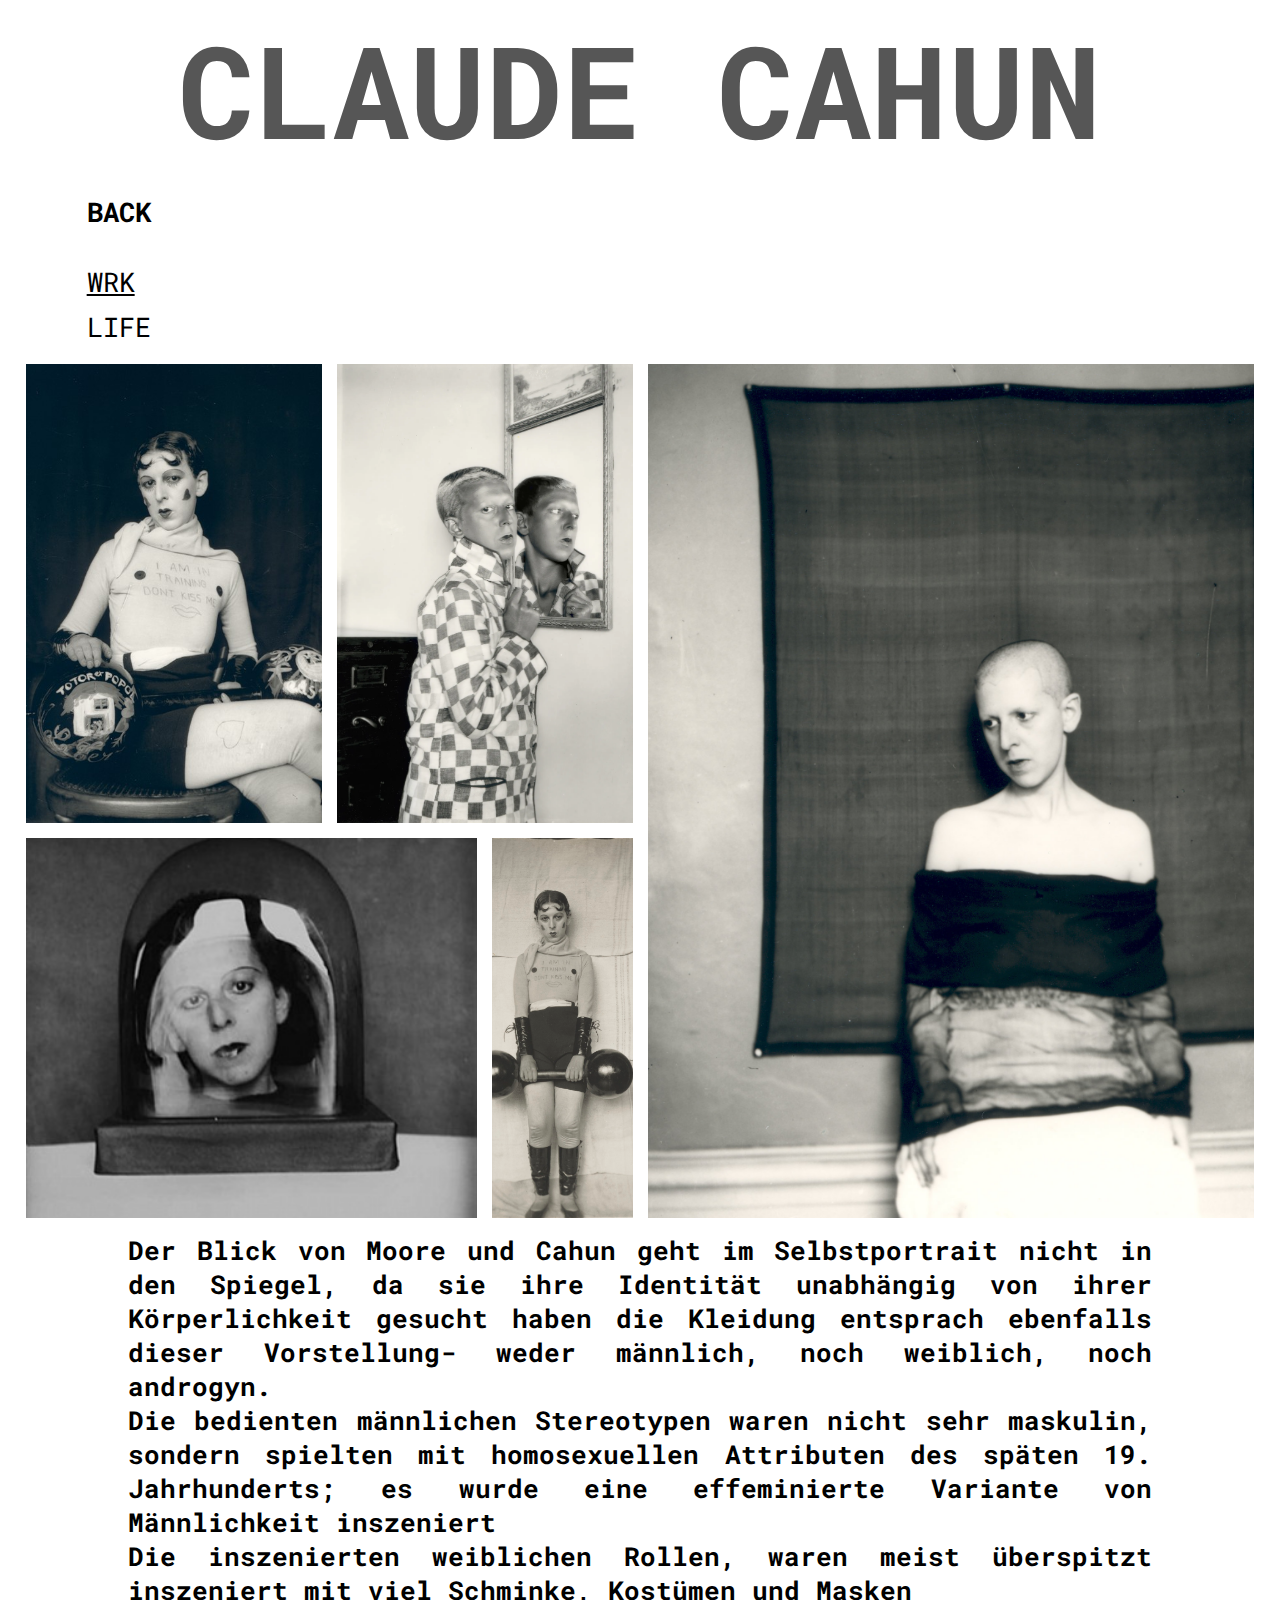
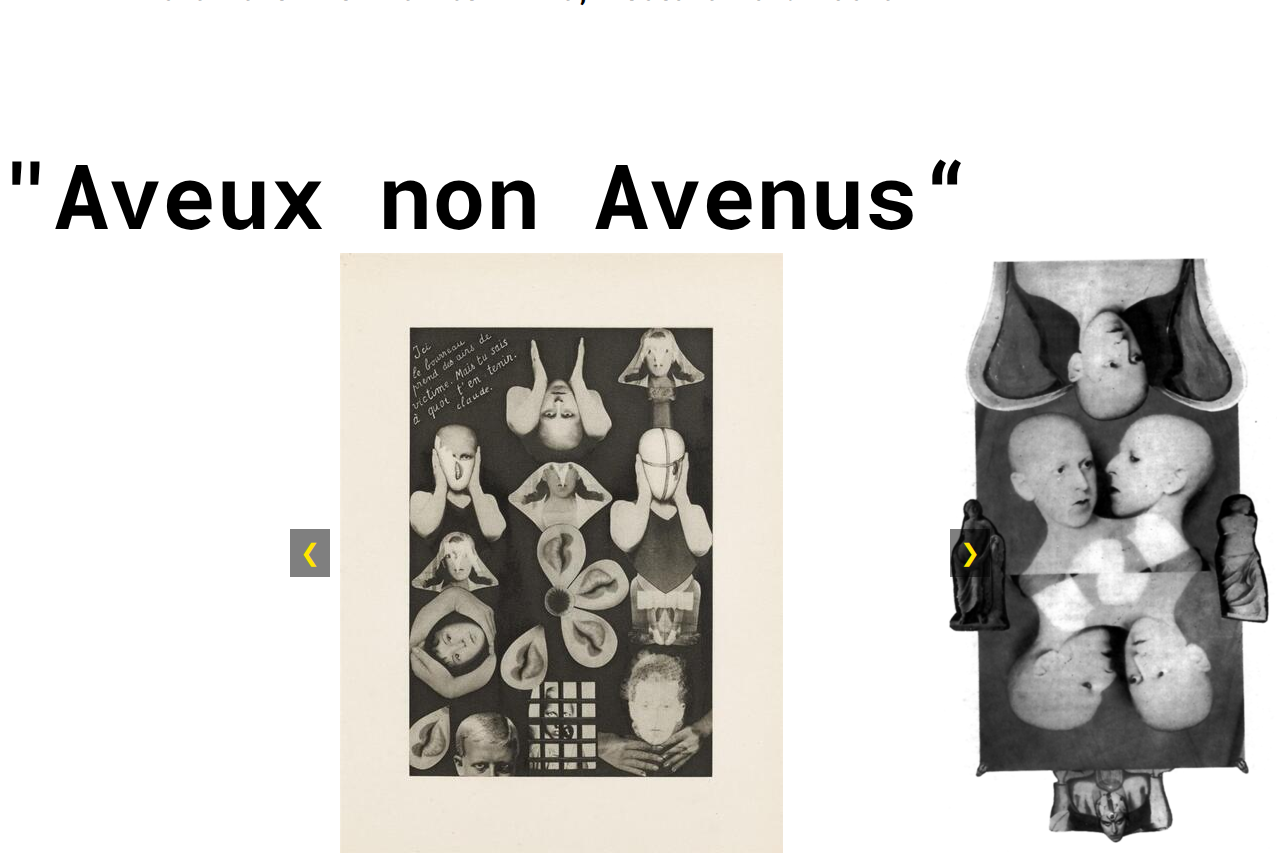
==== commit 6a2ca432: "add Carousel, add Quellen" ====
--- a/claudecahun.html
+++ b/claudecahun.html
@@ -3,7 +3,7 @@
 <head>
     <meta charset="UTF-8" />
     <meta name="viewport" content="width=device-width, initial-scale=1.0" />
-    <title>helena almeida</title>
+    <title>claude cahun</title>
     <link rel="preconnect" href="https://fonts.googleapis.com" />
     <link rel="preconnect" href="https://fonts.gstatic.com" crossorigin />
     <link
@@ -27,7 +27,8 @@
         <nav class="navbar">
             <ul>
                 <li>
-                    <a href="index.html" style="font-weight: bold"> BACK </a>
+                    <a href="fotografinnen.html" style="font-weight: bold"> BACK
+                    </a>
                 </li>
             </ul>
             <div style="padding-top: 25px">
@@ -79,32 +80,98 @@
     
     
     -->
-    
 
-   
-        <div class="gallery">
-            <figure class="gallery__item gallery__item--7">
-                <img src="claudecahun-fotos/gallery-image-12.jpeg"
-                    alt="Gallery image 7" class="gallery__img">
-            </figure>
-            <figure class="gallery__item gallery__item--8">
-                <img src="claudecahun-fotos/galerry-image-8.webp"
-                    alt="Gallery image 8" class="gallery__img">
-            </figure>
-            <figure class="gallery__item gallery__item--9">
-                <img src="claudecahun-fotos/gallery-image-7.jpg"
-                    alt="Gallery image 9" class="gallery__img">
-            </figure>
-            <figure class="gallery__item gallery__item--10">
-                <img src="claudecahun-fotos/gallery-image-10.jpeg"
-                    alt="Gallery image 10" class="gallery__img">
-            </figure>
-            <figure class="gallery__item gallery__item--11">
-                <img src="claudecahun-fotos/gallery-image-11.jpeg"
-                    alt="Gallery image 11" class="gallery__img">
-            </figure>
+
+
+    <div class="gallery" style="margin-left: 2% ; margin-right: 2%;">
+        <figure class="gallery__item gallery__item--7">
+            <img src="claudecahun-fotos/gallery-image-12.jpeg"
+                alt="Gallery image 7" class="gallery__img">
+        </figure>
+        <figure class="gallery__item gallery__item--8">
+            <img src="claudecahun-fotos/galerry-image-8.webp"
+                alt="Gallery image 8" class="gallery__img">
+        </figure>
+        <figure class="gallery__item gallery__item--9">
+            <img src="claudecahun-fotos/gallery-image-7.jpg"
+                alt="Gallery image 9" class="gallery__img">
+        </figure>
+        <figure class="gallery__item gallery__item--10">
+            <img src="claudecahun-fotos/gallery-image-10.jpeg"
+                alt="Gallery image 10" class="gallery__img">
+        </figure>
+        <figure class="gallery__item gallery__item--11">
+            <img src="claudecahun-fotos/gallery-image-11.jpeg"
+                alt="Gallery image 11" class="gallery__img">
+        </figure>
+    </div>
+
+    <div style="margin: -5% 10% 10% 10%;">
+        <p>
+            Der Blick von Moore und Cahun geht
+            im Selbstportrait nicht in den Spiegel,
+            da sie ihre Identität unabhängig von
+            ihrer Körperlichkeit gesucht haben die
+            Kleidung entsprach ebenfalls dieser
+            Vorstellung- weder männlich, noch
+            weiblich, noch androgyn.
+        </p>
+        <p>
+            Die bedienten männlichen Stereotypen waren
+            nicht sehr maskulin, sondern spielten mit
+            homosexuellen Attributen des späten 19.
+            Jahrhunderts; es wurde eine effeminierte
+            Variante von Männlichkeit inszeniert
+        </p>
+
+        <p>
+            Die inszenierten weiblichen Rollen, waren meist
+            überspitzt inszeniert mit viel Schminke,
+            Kostümen und Masken
+        </p>
+    </div>
+
+
+    <div id="text">
+        <div style="margin-top: 100px;">
+            <h3 id="channel-link3" class=" fancy">
+                "Aveux non Avenus“
+            </h3>
         </div>
-  
+    </div>
+
+
+    <div class="carousel-container">
+        <div class="carousel">
+            <div class="carousel__viewport">
+
+
+                <div class="carousel__slide">
+                    <img src="claudecahun-fotos/Aveux-non-Avenus/139_54164_1_l.jpg"
+                        alt="Image 3">
+                </div>
+                <div class="carousel__slide">
+                    <img src="claudecahun-fotos/Aveux-non-Avenus/Fig_6-aveux-non-avenus.png"
+                        alt="Image 3">
+                </div>
+                <div class="carousel__slide">
+                    <img src="claudecahun-fotos/Aveux-non-Avenus/images.jpeg"
+                        alt="Image 3">
+                </div>
+
+                <div class="carousel__slide">
+                    <img src="claudecahun-fotos/Aveux-non-Avenus/TR16443_32_RICR-Full size JPEG.jpg"
+                        alt="Image 3">
+                </div>
+
+            </div>
+            <button class="carousel__prev"
+                aria-label="Previous slide">&#10094;</button>
+            <button class="carousel__next"
+                aria-label="Next slide">&#10095;</button>
+        </div>
+    </div>
+
 
 
 
--- a/style.css
+++ b/style.css
@@ -2,6 +2,13 @@
   box-sizing: border-box;
   margin: 0;
   padding: 0;
+}
+
+::selection {
+  background-color: red;
+  /* Ändert die Hintergrundfarbe der Markierung */
+  color: white;
+  /* Ändert die Textfarbe der Markierung */
 }
 
 body {
@@ -41,7 +48,7 @@
 
 h3 {
   font-family: "Roboto Mono", monospace;
-  font-size: clamp(5pt, 10vw, 120pt);
+  font-size: clamp(5pt, 7vw, 120pt);
   font-weight: bold;
   color: black;
 }
@@ -54,8 +61,6 @@
   text-align: justify;
 }
 
-
-
 /* Position Classes*/
 .center {
   max-width: fit-content;
@@ -73,6 +78,7 @@
   position: fixed;
 }
 
+/* class fpr all element being on the right side of  the landing page */
 .bottom-text {
   display: flex;
   flex-direction: column;
@@ -129,7 +135,8 @@
 
 .artistmenu ul li a {
   display: block;
-  padding: 5px 20px;
+  padding: 5px 0px;
+  padding-right: 20px;
   font-size: 20pt;
   cursor: pointer;
   text-decoration: none;
@@ -154,6 +161,12 @@
   width: auto;
   transition: background-image 2s ease-in-out;
   background-size: contain;
+}
+
+.background-image-container .artistmenu:hover {
+  width: fit-content;
+  background-color: white;
+  padding-right: 15px;
 }
 
 
@@ -200,6 +213,42 @@
     padding: 0px 0px;
   }
 
+}
+
+/* Passwort protection */
+
+#protectedContent {
+  display: none;
+}
+
+input[type="password"] {
+  padding: 10px;
+  font-size: 16px;
+  border: 2px solid #ffe500;
+  border-radius: 8px;
+  width: 200px;
+  margin-bottom: 10px;
+}
+
+.buttonPasswort {
+  padding: 10px 20px;
+  font-size: 16px;
+  background-color: black;
+  color: white;
+  border: none;
+  border-radius: 5px;
+  cursor: pointer;
+}
+
+.buttonPasswort:hover {
+  background-color: white;
+  color: #000;
+}
+
+#errorMessage {
+  color: red;
+  font-size: clamp(2pt, 1vw, 10pt);
+  display: none;
 }
 
 
@@ -227,7 +276,19 @@
   color: white;
   font-family: "Archivo Black", sans-serif;
   font-weight: bold;
+  font-size: clamp(5pt, 5vw, 60pt);
+  border: none;
+}
+
+.thickbuttonopticflorrence {
+  padding-top: 2px;
+  padding-bottom: 2px;
+  padding-left: 10px;
+  padding-right: 10px;
+  background-color: #003e0b;
   color: white;
+  font-family: "Archivo Black", sans-serif;
+  font-weight: bold;
   font-size: clamp(5pt, 5vw, 60pt);
   border: none;
 }
@@ -259,12 +320,14 @@
 }
 
 #landingpagepicture {
-  width: 745pt;
-  height: 520pt;
+  width: 747pt;
+  height: 521pt;
   margin-top: -25pt;
   margin-left: 34pt;
-  background-color: black;
-}
+  background-color: white;
+}
+
+
 
 #landingcontent {
   width: 65vw;
@@ -304,12 +367,12 @@
   display: none;
 }
 
-.popup-cover-content {
+/* .popup-cover-content {
   font-size: small;
   color: #adadad;
   margin-left: -110%;
   width: 40%;
-}
+}  */
 
 .popup-content {
   background-color: #ffe500;
@@ -652,7 +715,6 @@
   grid-column-end: 5;
   grid-row-start: 7;
   grid-row-end: 12;
-
 }
 
 .gallery__item--12 {
@@ -662,6 +724,27 @@
   grid-row-end: 6;
 }
 
+.gallery__item--13 {
+  grid-column-start: 5;
+  grid-column-end: 9;
+  grid-row-start: 12;
+  grid-row-end: 21;
+}
+
+.gallery__item--14 {
+  grid-column-start: 1;
+  grid-column-end: 5;
+  grid-row-start: 7;
+  grid-row-end: 13;
+
+}
+
+.gallery__item--15 {
+  grid-column-start: 1;
+  grid-column-end: 5;
+  grid-row-start: 14;
+  grid-row-end: 21;
+}
 
 
 
@@ -710,6 +793,10 @@
   padding-right: 5vw;
 }
 
+
+
+
+
 .lifeCover2col {
   display: flex;
   width: fit-content;
@@ -723,6 +810,7 @@
     align-items: flex-start;
   }
 }
+
 
 
 
@@ -744,6 +832,7 @@
   position: relative;
   padding: 20px;
 }
+
 
 
 .timeline:before {
@@ -993,7 +1082,7 @@
 }
 
 #HA_container p {
-  font-size: clamp(5pt, 2vw, 20pt);
+  font-size: clamp(5pt, 2vw, 15pt);
 }
 
 .big_content {
@@ -1011,13 +1100,65 @@
     align-items: center;
   }
 
-
-
-
   .small_content,
   .content_25 {
     width: 90%;
     margin-top: 5px;
   }
 
+}
+
+/* Styles for the carousel container and its elements */
+.carousel-container {
+  display: flex;
+  justify-content: center;
+  align-items: center;
+  height: fit-content;
+
+}
+
+.carousel {
+  position: relative;
+  width: 600px;
+}
+
+.carousel__viewport {
+  display: flex;
+  transition: transform 0.5s ease;
+}
+
+.carousel__slide {
+  min-width: 100%;
+  box-sizing: border-box;
+  justify-content: center;
+  /* Centers the image horizontally */
+  align-items: center;
+  /* Centers the image vertically */
+  height: 100%;
+  /* Makes sure the slide takes up the full height */
+}
+
+.carousel__prev,
+.carousel__next {
+  position: absolute;
+  top: 50%;
+  transform: translateY(-50%);
+  background-color: rgba(0, 0, 0, 0.5);
+  color: #ffe500;
+  border: none;
+  padding: 10px;
+  cursor: pointer;
+  font-size: 24px;
+  z-index: 10;
+}
+
+/* Move the buttons outside of the carousel */
+.carousel__prev {
+  left: -50px;
+  /* Adjust this value to control how far outside the button is */
+}
+
+.carousel__next {
+  right: -50px;
+  /* Adjust this value to control how far outside the button is */
 }